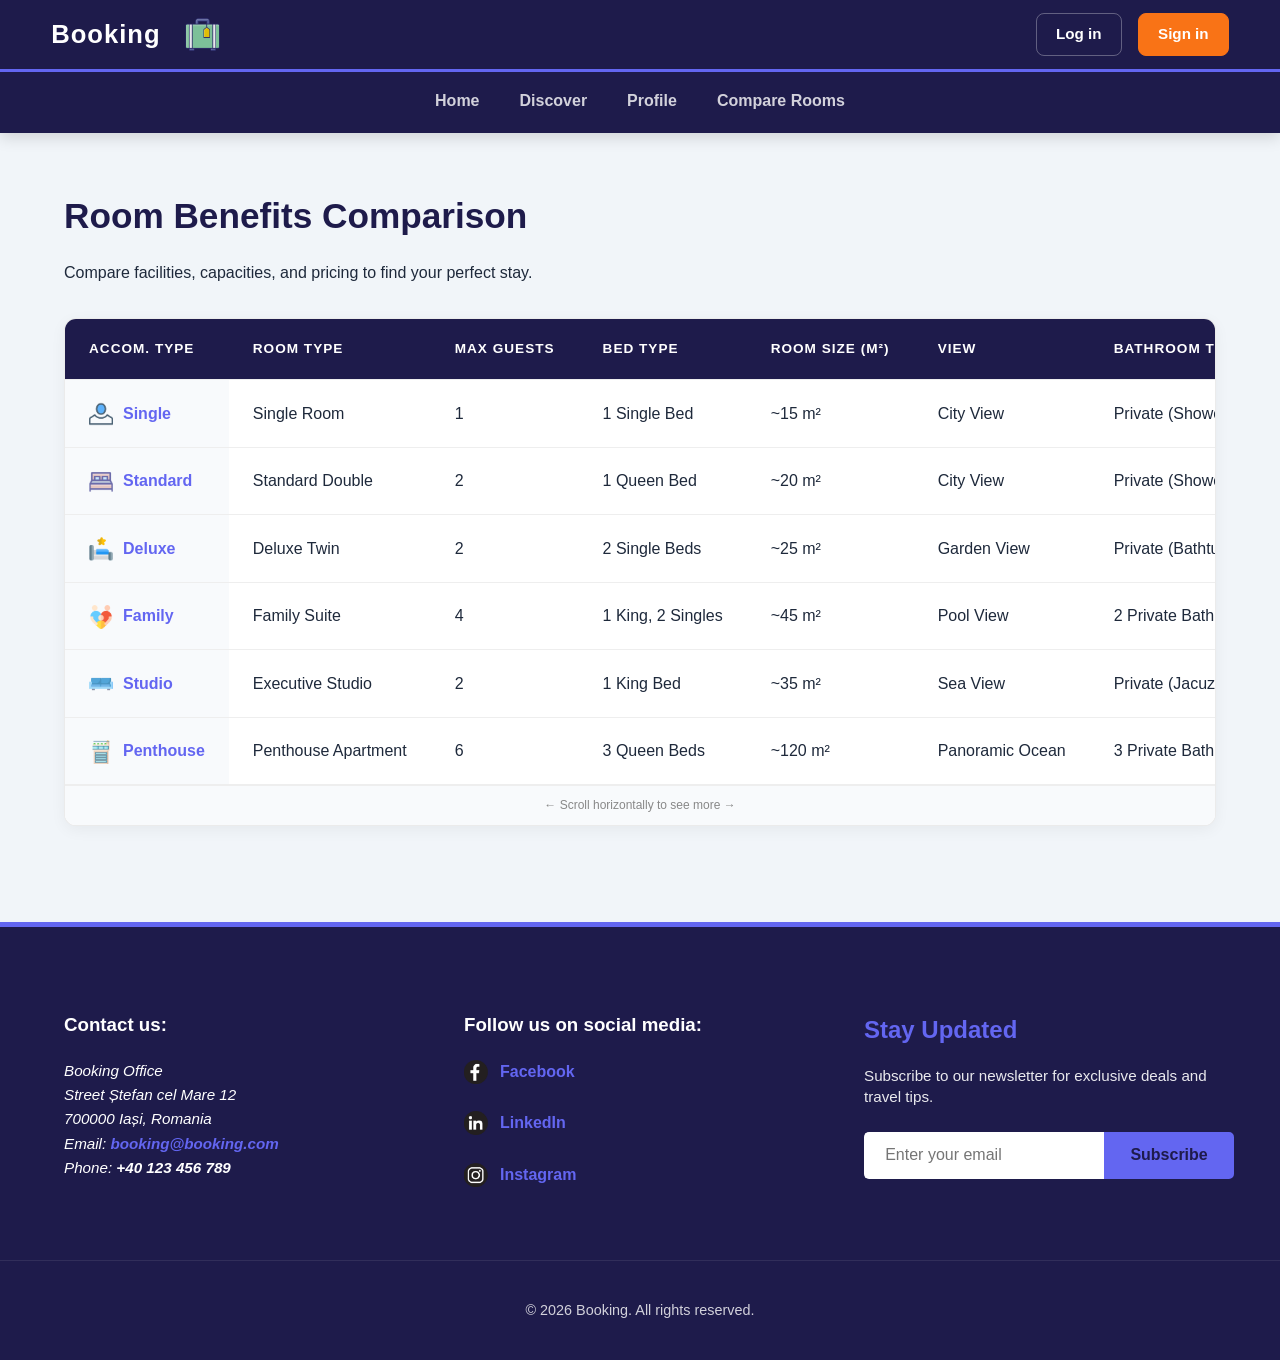
==== pages/compare.html @ 280e8784 "Added CSS to the website. Three different design of which one is responsive." ====
<!DOCTYPE html>
<html lang="ro">
<head>
    <meta charset="UTF-8">
    <meta name="viewport" content="width=device-width, initial-scale=1.0">
    <link rel="icon" href="../images/suitcase.png" type="image/png">
    <!-- <link rel="stylesheet" href="../css/main-design/global.css">
    <link rel="stylesheet" href="../css/main-design/compare.css"> -->
    <!-- <link rel="stylesheet" href="../css/ocean-theme/global.css">
    <link rel="stylesheet" href="../css/ocean-theme/compare.css"> -->
    <link rel="stylesheet" href="../css/responsive/global.css">
    <link rel="stylesheet" href="../css/responsive/compare.css">
    <title>Compare Rooms - Booking</title>
</head>
<body class="dashboard-layout">
    <input type="checkbox" id="menu-toggle" class="menu-checkbox">
    <label for="menu-toggle" class="side-menu-icon">☰</label>
    <header class="site-header">
        <div class="header-top">
            <ul class="utility-nav">
                <li class="logo-text">Booking</li>
                <li class="logo-track">
                    <img src="../images/suitcase.png" class="animate" alt="Booking logo" height="40">
                </li>
                <li><a href="login.html" class="auth-link">Log in</a></li>
                <li><a href="sign-up.html" class="auth-link">Sign in</a></li>
            </ul>
        </div>
        <nav class="header-bottom">
            <ul class="main-nav">
                <li><a class="nav-link" href="../index.html"><span class="menu-icon home-icon"></span>Home</a></li>
                <li><a class="nav-link" href="discover.html"><span class="menu-icon discover-icon"></span>Discover</a></li>
                <li><a class="nav-link" href="profile.html"><span class="menu-icon profile-icon"></span>Profile</a></li>
                <li><a class="nav-link" href="compare.html"><span class="menu-icon compare-icon"></span>Compare Rooms</a></li>
            </ul>
        </nav>
    </header>

    <main class="container">
        <div class="page-header">
            <h1>Room Benefits Comparison</h1>
            <p>Compare facilities, capacities, and pricing to find your perfect stay.</p>
        </div>

        <section class="table-container">
            <table class="data-matrix">
                <thead>
                    <tr>
                        <th>Accom. Type</th>
                        <th>Room Type</th>
                        <th>Max Guests</th>
                        <th>Bed Type</th>
                        <th>Room Size (m²)</th>
                        <th>View</th>
                        <th>Bathroom Type</th>
                        <th>Kitchenette</th>
                        <th>Balcony</th>
                        <th>Price / Night (RON)</th>
                    </tr>
                </thead>
                <tbody>
                    <tr>
                        <td><span class="type-icon icon-single"></span>Single</td>
                        <td data-label="Room Type">Single Room</td>
                        <td data-label="Max Guests">1</td>
                        <td data-label="Bed Type">1 Single Bed</td>
                        <td data-label="Room Size">~15 m²</td>
                        <td data-label="View">City View</td>
                        <td data-label="Bathroom Type">Private (Shower)</td>
                        <td data-label="Kitchenette">No</td>
                        <td data-label="Balcony">No</td>
                        <td data-label="Price / Night (RON)">~140</td>
                    </tr>
                    <tr>
                        <td><span class="type-icon icon-standard"></span>Standard</td>
                        <td data-label="Room Type">Standard Double</td>
                        <td data-label="Max Guests">2</td>
                        <td data-label="Bed Type">1 Queen Bed</td>
                        <td data-label="Room Size">~20 m²</td>
                        <td data-label="View">City View</td>
                        <td data-label="Bathroom Type">Private (Shower)</td>
                        <td data-label="Kitchenette">No</td>
                        <td data-label="Balcony">No</td>
                        <td data-label="Price / Night (RON)">~180</td>
                    </tr>
                    <tr>
                        <td><span class="type-icon icon-deluxe"></span>Deluxe</td>
                        <td data-label="Room Type">Deluxe Twin</td>
                        <td data-label="Max Guests">2</td>
                        <td data-label="Bed Type">2 Single Beds</td>
                        <td data-label="Room Size">~25 m²</td>
                        <td data-label="View">Garden View</td>
                        <td data-label="Bathroom Type">Private (Bathtub)</td>
                        <td data-label="Kitchenette">No</td>
                        <td data-label="Balcony">Yes</td>
                        <td data-label="Price / Night (RON)">~220</td>
                    </tr>
                    <tr>
                        <td><span class="type-icon icon-family"></span>Family</td>
                        <td data-label="Room Type">Family Suite</td>
                        <td data-label="Max Guests">4</td>
                        <td data-label="Bed Type">1 King, 2 Singles</td>
                        <td data-label="Room Size">~45 m²</td>
                        <td data-label="View">Pool View</td>
                        <td data-label="Bathroom Type">2 Private Bathrooms</td>
                        <td data-label="Kitchenette">Yes</td>
                        <td data-label="Balcony">Yes</td>
                        <td data-label="Price / Night (RON)">~450</td>
                    </tr>
                    <tr>
                        <td><span class="type-icon icon-studio"></span>Studio</td>
                        <td data-label="Room Type">Executive Studio</td>
                        <td data-label="Max Guests">2</td>
                        <td data-label="Bed Type">1 King Bed</td>
                        <td data-label="Room Size">~35 m²</td>
                        <td data-label="View">Sea View</td>
                        <td data-label="Bathroom Type">Private (Jacuzzi)</td>
                        <td data-label="Kitchenette">Fully Equipped</td>
                        <td data-label="Balcony">Large Terrace</td>
                        <td data-label="Price / Night (RON)">~320</td>
                    </tr>
                    <tr>
                        <td><span class="type-icon icon-penthouse"></span>Penthouse</td>
                        <td data-label="Room Type">Penthouse Apartment</td>
                        <td data-label="Max Guests">6</td>
                        <td data-label="Bed Type">3 Queen Beds</td>
                        <td data-label="Room Size">~120 m²</td>
                        <td data-label="View">Panoramic Ocean</td>
                        <td data-label="Bathroom Type">3 Private Bathrooms</td>
                        <td data-label="Kitchenette">Premium Kitchen</td>
                        <td data-label="Balcony">Wrap-around</td>
                        <td data-label="Price / Night (RON)">~1200</td>
                    </tr>
                </tbody>
            </table>
        </section>
    </main>

    <footer class="site-footer">
        <div class="footer-container">
            <div class="contact-info">
                <h3>Contact us:</h3>
                <address class="contact-address">
                    <p>
                        Booking Office<br>
                        Street Ștefan cel Mare 12<br>
                        700000 Iași, Romania<br>
                        Email: <a href="mailto:booking@booking.com"><strong>booking@booking.com</strong></a><br>
                        Phone: <strong>+40 123 456 789</strong>
                    </p>
                </address>
            </div>
            <div class="social-info"> 
                <h3>Follow us on social media:</h3>
                <ul class="social-links">
                    <li><a href="https://www.facebook.com/" target="_blank" class="social-link-item">
                            <span class="social-icon facebook-icon"></span>
                            Facebook
                        </a>
                    </li>
                    <li>
                        <a href="https://www.linkedin.com/" target="_blank" class="social-link-item">
                            <span class="social-icon linkedin-icon"></span>
                            LinkedIn
                        </a>
                    </li>
                    <li><a href="https://www.instagram.com/" target="_blank" class="social-link-item">
                            <span class="social-icon instagram-icon"></span>
                            Instagram
                        </a>
                    </li>
                </ul>
            </div>
            <div class="subscribe-info">
                <h2>Stay Updated</h2>
                <p>Subscribe to our newsletter for exclusive deals and travel tips.</p>
                <form method="post" class="newsletter-form">
                    <label for="email">Email:</label>
                    <input type="email" id="email" name="email" placeholder="Enter your email" required>
                    <input type="submit" value="Subscribe" disabled>
                </form>
            </div>
        </div>
        <div class="footer-bottom">
            <p>&copy; 2026 Booking. All rights reserved.</p>
        </div>
    </footer>
</body>
</html>
---- css/main-design/global.css ----
:root {
    --brand-main: #464a78;
    --brand-accent: #8fd1a3;
    --brand-pop: #f5c826;
    --white: #ffffff;
    --text-dark: #2a2c48;
    --bg-light: #f4faf6;
    --container-width: 100%;
    --side-padding: 10%;     
    --section-gap: 4rem;
}

*, *::before, *::after {
    box-sizing: border-box;
}

body {
    font-family: 'Segoe UI', Roboto, Helvetica, Arial, sans-serif;
    margin: 0;
    padding: 0;
    background-color: var(--bg-light);
    color: var(--text-dark);
}

.menu-checkbox, .side-menu-icon, .menu-icon {
    display: none;
}

.container {
    max-width: var(--container-width);
    margin: 0 auto;
    width: 100%;
    padding-left: var(--side-padding);   
    padding-right: var(--side-padding);
}

.site-header {
    background-color: var(--white);
    border-bottom: 3px solid var(--brand-accent);
}

.site-header ul {
    margin: 0;
    list-style-type: none;
}

.utility-nav {
    display: flex;
    align-items: center;
    gap: 2rem;
    list-style: none;
    max-width: var(--container-width);
    margin: 0 auto;
    padding: 15px var(--side-padding);
    background-color: var(--brand-main);
    border-bottom: 3px solid var(--brand-accent);
}

.logo-text {
    color: var(--white);
    font-size: 1.4rem;
    font-weight: 700;
    letter-spacing: -0.5px;
    text-transform: capitalize; 
}

.logo-track {
    flex-grow: 1; 
    position: relative;
    height: 40px; 
}

.animate {
    position: absolute;
    transform-origin: bottom center;
    animation: move-and-balance 2.5s ease-out forwards;
}

@keyframes move-and-balance {
    0% {
        left: 100%; 
        transform: translateX(-100%) rotate(20deg); 
        opacity: 0;
    }
    60% {
        left: 0;
        transform: translateX(0) rotate(20deg);
        opacity: 1;
    }
    75% {
        transform: translateX(0) rotate(-10deg);
    }
    90% {
        transform: translateX(0) rotate(5deg);
    }
    100% {
        transform: translateX(0) rotate(0deg);
    }
}

.main-nav {
    display: flex;
    justify-content: center;
    align-items: center;
    gap: 2rem;
    list-style: none;
    max-width: var(--container-width);
    margin: 0 auto;
    padding: 1rem var(--side-padding);
}

.auth-link, .nav-link {
    text-decoration: none;
    font-weight: bold;
    font-size: 1.1rem;
    padding: 0.5rem 0;
    position: relative;
    transition: color 0.2s ease;
}

.auth-link {
    color: var(--white);
}

.nav-link {
    color: var(--brand-main);
}

.nav-link:hover, .auth-link:hover {
    color: var(--brand-accent);
}

.nav-link::after {
    content: '';
    position: absolute;
    bottom: 0;
    left: 0;
    width: 0%;
    height: 3px;
    background-color: var(--brand-accent);
    transition: width 0.3s ease;
}

.nav-link:hover::after {
    width: 100%;
}

.hero-section {
    background-color: var(--brand-main);
    color: var(--white);
    padding: 5rem 10% 5rem 15%;
    display: flex;
    flex-direction: column;
    justify-content: center;
}

.hero-section h1 {
    color: var(--brand-accent);
    font-size: 2.8rem;
    margin-bottom: 1rem;
    line-height: 1.2;
}

.hero-section p {
    font-size: 1.2rem;
    line-height: 1.6;
    opacity: 0.9;
}

.site-footer {
    background-color: var(--brand-main);
    color: var(--white);
    border-top: 5px solid var(--brand-accent);
}

.site-footer a {
    color: var(--brand-accent);
}

.footer-bottom {
    display: flex;
    text-align: center;
    justify-content: center;
    align-items: center;
    margin-top: 0;
    border-top: 1px solid #d1d5db; 
    font-size: 0.85rem;
}

.footer-container {
    display: flex;
    flex-direction: row;
    align-items: center;
    justify-content: space-evenly;
    padding: 20px;
}

.social-links {
    list-style: none;
    padding: 0;
    margin: 0;
    display: flex;
    flex-direction: column;
    justify-content: flex-start;
    gap: 15px;
}

.social-link-item {
    display: flex;
    align-items: center;
    width: 50%;
    gap: 10px;
    text-decoration: none;
    color: #333;
    font-weight: bold;
}

.social-icon {
    display: block;
    width: 24px;
    height: 24px;
    background-image: url('../../images/social-media-icons.png');
    background-repeat: no-repeat;
    background-size: 141px 105px;
}

.facebook-icon {
    background-position: -16px -12px;
}

.instagram-icon {
    background-position: -73px -12px; 
}

.linkedin-icon {
    background-position: -16px -40.5px; 
}

.social-link-item:hover {
    opacity: 0.7;
}

.subscribe-info {
    max-width: 400px;
}

.subscribe-info h2 {
    color: var(--brand-accent);
    margin-bottom: 0.5rem;
    font-size: 1.5rem;
}

.subscribe-info p {
    color: var(--white);
    font-size: 0.95rem;
    margin-bottom: 1.5rem;
    line-height: 1.4;
}

.newsletter-form {
    display: flex;
    flex-wrap: wrap;
    gap: 0;
}

.newsletter-form label {
    position: absolute;
    width: 1px;
    height: 1px;
    padding: 0;
    margin: -1px;
    overflow: hidden;
    clip: rect(0, 0, 0, 0);
    border: 0;
}

.newsletter-form input[type="email"] {
    flex: 1;
    padding: 0.8em 1.2em;
    border: 2px solid var(--white);
    border-right: none;
    border-radius: 5px 0 0 5px;
    font-family: inherit;
    outline: none;
}

.newsletter-form input[type="email"]:focus {
    border-color: var(--brand-accent);
}

.newsletter-form input[type="submit"] {
    padding: 0.8em 1.5em;
    background-color: var(--brand-accent);
    color: var(--brand-main);
    border: 2px solid var(--brand-accent);
    border-radius: 0 5px 5px 0;
    font-weight: bold;
    cursor: pointer;
    transition: all 0.3s ease;
}

.newsletter-form input[type="submit"]:hover:not(:disabled) {
    background-color: var(--brand-pop);
    border-color: var(--brand-pop);
}

.newsletter-form input[type="submit"]:disabled {
    background-color: #666;
    border-color: #666;
    color: #aaa;
    cursor: not-allowed;
}

.menu-icon {
    display: none;
}
---- css/main-design/compare.css ----
.page-header {
    margin: var(--section-gap) 0 2rem 0;
}

.table-container {
    width: 100%;
    margin-bottom: var(--section-gap);
    overflow-x: auto; 
}

.data-matrix {
    width: 100%;
    border-collapse: collapse;
    background-color: var(--white);
    box-shadow: 0 4px 15px rgba(0,0,0,0.05);
}

.data-matrix th, 
.data-matrix td {
    padding: 1.2rem 1rem;
    text-align: left;
    border-bottom: 1px solid #eeeeee;
    white-space: nowrap; 
}

.data-matrix th {
    background-color: var(--brand-main);
    color: var(--white);
    font-weight: bold;
    text-transform: uppercase;
    font-size: 0.85rem;
    letter-spacing: 1px;
}

.data-matrix tbody tr:hover {
    background-color: var(--bg-light);
}

.data-matrix td:first-child {
    font-weight: bold;
    color: var(--brand-accent);
    display: flex;
    align-items: center;
}

.data-matrix td:last-child {
    font-weight: bold;
    color: var(--brand-main);
    font-size: 1.1rem;
}

.type-icon {
    display: inline-block;
    width: 24px;
    height: 24px;  
    background-image: url('../../images/room-types.png');
    background-repeat: no-repeat;
    background-size: 74.8px 49.8px; 
    vertical-align: middle;
    margin-right: 10px;
}

.icon-single { 
    background-position: -25.4px -25.4px; 
}  

.icon-standard { 
    background-position: -50.3px -25.4px; 
}  

.icon-deluxe {
     background-position: -0.4px -25.4px; 
}    

.icon-family {
     background-position: -25.4px -0.4px;
}    

.icon-studio {
     background-position: -0.4px -0.4px; 
}      

.icon-penthouse { 
    background-position: -50.3px -0.4px; 
}
---- css/ocean-theme/global.css ----
:root {
    --brand-main: #0B3954;
    --brand-accent: #087E8B;
    --brand-pop: #FF5A5F;
    --white: #F4FBFC;
    --text-dark: #1D2D35;
    --bg-light: #EBF4F6;
    
    --container-width: 100%;
    --side-padding: 10%;     
    --section-gap: 4rem;
}

*, *::before, *::after {
    box-sizing: border-box;
}

.menu-checkbox, .side-menu-icon {
    display: none;
}

body {
    font-family:  Arial, sans-serif, 'Segoe UI';
    margin: 0;
    padding: 0;
    background-color: var(--bg-light);
    color: var(--text-dark);
    padding-top: 75px;
    padding-left: 260px;
}

.container {
    max-width: var(--container-width);
    margin: 0 auto;
    width: 100%;
    padding-left: var(--side-padding);   
    padding-right: var(--side-padding);
}

.site-header {
    display: block; 
    padding: 0;
    background: transparent;
    border: none;
    box-shadow: none;
}
.site-header ul {
    margin: 0;
    padding: 0;
    list-style-type: none;
}

.header-top {
    display: flex;
    justify-content: space-between;
    align-items: center;
    padding: 0 2rem;
    background-color: var(--white);
    border-bottom: 3px solid var(--brand-accent);
    box-shadow: 0 4px 15px rgba(11, 57, 84, 0.05);
    position: fixed;
    top: 0;
    left: 0;
    right: 0;
    z-index: 1000;
    height: 10%;
}

.utility-nav {
    display: flex;
    justify-content: space-between;
    align-items: center;
    width: 100%;
    margin: 0;
    padding: 0;
    gap: 2rem;
    list-style: none;
}

.logo-text {
    color: var(--brand-main);
    font-size: 1.4rem;
    font-weight: 700;
    letter-spacing: -0.5px;
    text-transform: capitalize; 
}

.logo-track {
    flex-grow: 1; 
    position: relative;
    height: 40px; 
    margin: 0 15px;
    background-image: url("data:image/svg+xml,%3Csvg width='100' height='40' xmlns='http://www.w3.org/2000/svg'%3E%3Cpath d='M 0 20 Q 25 5, 50 20 T 100 20' fill='none' stroke='%23087E8B' stroke-width='2' opacity='0.4'/%3E%3C/svg%3E");
    background-repeat: repeat-x;
    background-position: 0 center;
    animation: flow-wave 20s linear infinite alternate;
}

@keyframes flow-wave {
    from { background-position: 0 center; }
    to { background-position: -100px center; }
}

.animate {
    position: absolute;
    bottom: 15px;
    transform-origin: center;
    animation: gentle-sail 20s ease-in-out infinite alternate;
}

@keyframes gentle-sail {
    0% { 
        left: 100%; 
        transform: translateX(-100%) translateY(10px) rotate(-8deg); 
        opacity: 0; 
    }
    30% { 
        opacity: 1; 
        transform: translateX(-70%) translateY(-5px) rotate(5deg); 
    }
    60% { 
        transform: translateX(-40%) translateY(3px) rotate(-3deg); 
    }
    85% { 
        transform: translateX(-15%) translateY(-1px) rotate(1deg); 
    }
    100% { 
        left: 0; 
        transform: translateX(0) translateY(0) rotate(0deg); 
        opacity: 1; 
    }
}

.main-nav {
    background-color: var(--brand-main);
    display: flex;
    flex-direction: column;
    align-items: flex-start;
    gap: 2rem;
    list-style: none;
    margin: 0;
    padding: 0;
}

.main-nav li {
    width: 100%;
    border-bottom: 1px solid rgba(255, 255, 255, 0.08);
}

.main-nav li:last-child {
    border-bottom: none; 
}

.auth-link, .nav-link {
    display: flex;
    align-items: center;
    text-decoration: none;
    font-weight: bold;
    font-size: 1.1rem;
    padding: 0.5rem 0;
    position: relative;
    transition: color 0.2s ease;
}

.auth-link {
    color: var(--brand-main);
}

.header-bottom {
    position: fixed;
    top: 10%;
    left: 0;
    width: 18%;
    height: calc(100vh - 75px);
    background-color: var(--brand-main);
    padding: 3rem 2rem;
    z-index: 999;
    box-shadow: 4px 0 15px rgba(0,0,0,0.1);
}

.nav-link {
    display: flex;
    align-items: center;
    text-decoration: none;
    font-weight: bold;
    font-size: 1.1rem;
    color: var(--white);
    transition: color 0.3s ease;
}

.nav-link:hover, .auth-link:hover {
    color: var(--brand-accent);
}

.nav-link::after {
    content: '';
    position: absolute;
    bottom: 0;
    left: 0;
    width: 0%;
    height: 3px;
    background-color: var(--brand-accent);
    transition: width 0.3s ease;
}

.nav-link:hover::after {
    width: 100%;
}

.menu-icon {
    display: inline-block;
    width: 24px;
    height: 24px;
    background-image: url('../../images/menu-icons.png');
    background-repeat: no-repeat;
    background-size: 49.9px 49.9px; 
    margin-right: 15px; 
    transition: transform 0.2s ease;
}

.site-header a:hover .menu-icon {
    transform: scale(1.1);
}

.home-icon {
    background-position: -0.5px -0.5px; 
}
.compare-icon { 
    background-position: -25.4px -0.5px; 
}
.discover-icon {
    background-position: -0.5px -25.4px; 
}
.profile-icon  { 
    background-position: -25.4px -25.4px;
}


.hero-section {
    background-color: var(--brand-main);
    color: var(--white);
    padding: 5rem 10% 5rem 15%;
    display: flex;
    flex-direction: column;
    justify-content: center;
}

.hero-section h1 {
    color: var(--brand-accent);
    font-size: 2.8rem;
    margin-bottom: 1rem;
    line-height: 1.2;
}

.hero-section p {
    font-size: 1.2rem;
    line-height: 1.6;
    opacity: 0.9;
}

.site-footer {
    background-color: var(--brand-main);
    color: var(--white);
    border-top: 5px solid var(--brand-accent);
}

.site-footer a {
    color: var(--brand-accent);
}

.footer-bottom {
    display: flex;
    text-align: center;
    justify-content: center;
    align-items: center;
    margin-top: 0;
    border-top: 1px solid rgba(255, 255, 255, 0.1);
    font-size: 0.85rem;
}

.footer-container {
    display: flex;
    flex-direction: row;
    align-items: center;
    justify-content: space-evenly;
    padding: 20px;
}

.social-links {
    list-style: none;
    padding: 0;
    margin: 0;
    display: flex;
    flex-direction: column;
    justify-content: flex-start;
    gap: 15px;
}

.social-link-item {
    display: flex;
    align-items: center;
    width: 50%;
    gap: 10px;
    text-decoration: none;
    color: var(--white);
    font-weight: bold;
}

.social-icon {
    display: block;
    width: 24px;
    height: 24px;
    background-image: url('../../images/social-media-icons.png');
    background-repeat: no-repeat;
    background-size: 141px 105px;
}

.facebook-icon {
    background-position: -16px -12px;
}

.instagram-icon {
    background-position: -73px -12px; 
}

.linkedin-icon {
    background-position: -16px -40.5px; 
}

.social-link-item:hover {
    opacity: 0.7;
}

.subscribe-info {
    max-width: 400px;
}

.subscribe-info h2 {
    color: var(--brand-accent);
    margin-bottom: 0.5rem;
    font-size: 1.5rem;
}

.subscribe-info p {
    color: var(--white);
    font-size: 0.95rem;
    margin-bottom: 1.5rem;
    line-height: 1.4;
}

.newsletter-form {
    display: flex;
    flex-wrap: wrap;
    gap: 0;
}

.newsletter-form label {
    position: absolute;
    width: 1px;
    height: 1px;
    padding: 0;
    margin: -1px;
    overflow: hidden;
    clip: rect(0, 0, 0, 0);
    border: 0;
}

.newsletter-form input[type="email"] {
    flex: 1;
    padding: 0.8em 1.2em;
    border: 2px solid var(--white);
    border-right: none;
    border-radius: 5px 0 0 5px;
    font-family: inherit;
    outline: none;
    background-color: var(--bg-light);
    color: var(--text-dark);
}

.newsletter-form input[type="email"]:focus {
    border-color: var(--brand-accent);
}

.newsletter-form input[type="submit"] {
    padding: 0.8em 1.5em;
    background-color: var(--brand-accent);
    color: var(--white);
    border: 2px solid var(--brand-accent);
    border-radius: 0 5px 5px 0;
    font-weight: bold;
    cursor: pointer;
    transition: all 0.3s ease;
}

.newsletter-form input[type="submit"]:hover:not(:disabled) {
    background-color: var(--brand-pop);
    border-color: var(--brand-pop);
    color: var(--white);
}

.newsletter-form input[type="submit"]:disabled {
    background-color: rgba(255, 255, 255, 0.2);
    border-color: rgba(255, 255, 255, 0.2);
    color: rgba(255, 255, 255, 0.5);
    cursor: not-allowed;
}
---- css/ocean-theme/compare.css ----
.page-header {
    margin: var(--section-gap) 0 2rem 0;
}

.table-container {
    width: 100%;
    margin-bottom: var(--section-gap);
    overflow-x: auto; 
}

.data-matrix {
    width: 100%;
    border-collapse: collapse;
    background-color: var(--white);
    box-shadow: 0 4px 15px rgba(0,0,0,0.05);
}

.data-matrix th, 
.data-matrix td {
    padding: 1.2rem 1rem;
    text-align: left;
    border-bottom: 1px solid #eeeeee;
    white-space: nowrap; 
}

.data-matrix th {
    background-color: var(--brand-main);
    color: var(--white);
    font-weight: bold;
    text-transform: uppercase;
    font-size: 0.85rem;
    letter-spacing: 1px;
}

.data-matrix tbody tr:hover {
    background-color: var(--bg-light);
}

.data-matrix td:first-child {
    font-weight: bold;
    color: var(--brand-accent);
    display: flex;
    align-items: center;
}

.data-matrix td:last-child {
    font-weight: bold;
    color: var(--brand-main);
    font-size: 1.1rem;
}

.type-icon {
    display: inline-block;
    width: 24px;
    height: 24px;  
    background-image: url('../../images/room-types.png');
    background-repeat: no-repeat;
    background-size: 74.8px 49.8px; 
    vertical-align: middle;
    margin-right: 10px;
}

.icon-single { 
    background-position: -25.4px -25.4px; 
}  

.icon-standard { 
    background-position: -50.3px -25.4px; 
}  

.icon-deluxe {
     background-position: -0.4px -25.4px; 
}    

.icon-family {
     background-position: -25.4px -0.4px;
}    

.icon-studio {
     background-position: -0.4px -0.4px; 
}      

.icon-penthouse { 
    background-position: -50.3px -0.4px; 
}
---- css/responsive/global.css ----
:root {
    --brand-main: #1E1B4B;
    --brand-accent: #6366F1;
    --brand-pop: #F97316;
    --bg-light: #F1F5F9;
    --text-dark: #1E293B;
    --white: #ffffff;
    --top-bar-height: 4.5rem;
    --sidebar-width: 16rem;
    --side-padding: 5%;
    --section-gap: 4rem;
}

html {
    font-size: 100%;
    box-sizing: border-box;
}

*, *::before, *::after {
    box-sizing: inherit;
}

body {
    margin: 0;
    padding: 0;
    font-family: 'Segoe UI', Tahoma, Verdana, sans-serif;
    background-color: var(--bg-light);
    color: var(--text-dark);
    line-height: 1.6;
    overflow-x: hidden;
    display: flex;
    flex-direction: column;
    min-height: 100vh;
}

.menu-checkbox, .side-menu-icon, .menu-icon {
    display: none;
}

/* Header */
.site-header {
    position: sticky;
    top: 0;
    width: 100%;
    z-index: 100;
    background-color: var(--brand-main);
    box-shadow: 0 4px 15px rgba(0,0,0,0.15);
}

.header-top {
    height: var(--top-bar-height);
    display: flex;
    align-items: center;
    padding: 0 4vw;
    border-bottom: 3px solid var(--brand-accent);
}

.utility-nav {
    display: flex;
    align-items: center;
    width: 100%;
    list-style: none;
    margin: 0;
    padding: 0;
}

.logo-text {
    font-size: 1.6rem;
    font-weight: bold;
    color: var(--white);
    letter-spacing: 1px;
}

.logo-track {
    flex-grow: 1;
    display: flex;
    align-items: center;
    padding-left: 1.5rem;
}

.animate {
    display: block;
    height: 35px;
    width: auto;
    opacity: 0.9;
}

.utility-nav li:nth-last-child(2),
.utility-nav li:nth-last-child(1) {
    margin-left: 1rem;
}

.auth-link {
    display: inline-block;
    padding: 0.5rem 1.2rem;
    border-radius: 8px;
    font-weight: bold;
    text-decoration: none;
    font-size: 0.95rem;
    transition: all 0.3s ease;
}

.utility-nav li:nth-last-child(2) .auth-link {
    color: var(--white);
    border: 1px solid rgba(255,255,255,0.3);
}

.utility-nav li:nth-last-child(2) .auth-link:hover {
    background: rgba(255,255,255,0.1);
    border-color: var(--white);
}

.utility-nav li:nth-last-child(1) .auth-link {
    background: var(--brand-pop);
    color: var(--white);
    border: 1px solid var(--brand-pop);
}

.utility-nav li:nth-last-child(1) .auth-link:hover {
    background: #ea580c;
    transform: translateY(-2px);
    box-shadow: 0 4px 12px rgba(249, 115, 22, 0.3);
}

.header-bottom {
    background-color: var(--brand-main);
    padding: 0 4vw;
}

.main-nav {
    display: flex;
    justify-content: center;
    gap: 2.5rem;
    list-style: none;
    margin: 0;
    padding: 0;
}

.nav-link {
    display: flex;
    align-items: center;
    padding: 1rem 0;
    color: rgba(255, 255, 255, 0.8);
    text-decoration: none;
    font-weight: bold;
    font-size: 1rem;
    border-bottom: 3px solid transparent;
    transition: all 0.3s ease;
}

.nav-link:hover {
    color: var(--white);
    border-bottom: 3px solid var(--brand-accent);
    opacity: 1; 
}

/* Footer */
.site-footer {
    background-color: var(--brand-main);
    color: var(--white);
    border-top: 5px solid var(--brand-accent);
    margin-top: auto;
}

.site-footer a {
    color: var(--brand-accent);
    text-decoration: none;
    transition: color 0.3s ease;
}

.site-footer a:hover {
    color: var(--brand-pop);
}

.footer-container {
    display: grid;
    grid-template-columns: repeat(auto-fit, minmax(250px, 1fr));
    gap: 3rem;
    padding: 4rem var(--side-padding);
    align-items: start;
}

.contact-info p {
    line-height: 1.6;
    font-size: 0.95rem;
}

.social-links {
    list-style: none;
    padding: 0;
    margin: 0;
    display: flex;
    flex-direction: column;
    gap: 1.2rem;
}

.social-link-item {
    display: inline-flex;
    align-items: center;
    gap: 12px;
    font-weight: bold;
    color: var(--white);
}

.social-icon {
    display: block;
    width: 24px;
    height: 24px;
    background-image: url('../../images/social-media-icons.png');
    background-repeat: no-repeat;
    background-size: 141px 105px;
    transition: transform 0.3s ease;
}

.social-link-item:hover .social-icon {
    transform: scale(1.1);
}

.facebook-icon { 
    background-position: -16px -12px; 
}

.instagram-icon { 
    background-position: -73px -12px; 
}

.linkedin-icon { 
    background-position: -16px -40.5px; 
}

.subscribe-info h2 {
    color: var(--brand-accent);
    margin-bottom: 0.5rem;
    font-size: 1.5rem;
}

.subscribe-info p {
    font-size: 0.95rem;
    margin-bottom: 1.5rem;
    line-height: 1.4;
    opacity: 0.9;
}

.newsletter-form {
    display: flex;
    width: 100%;
    max-width: 400px;
}

.newsletter-form label {
    position: absolute;
    width: 1px;
    height: 1px;
    padding: 0;
    overflow: hidden;
    clip: rect(0, 0, 0, 0);
    border: 0;
}

.newsletter-form input[type="email"] {
    flex: 1;
    padding: 0.8rem 1.2rem;
    border: 2px solid var(--white);
    border-right: none;
    border-radius: 5px 0 0 5px;
    font-family: inherit;
    font-size: 1rem;
    outline: none;
}

.newsletter-form input[type="email"]:focus {
    border-color: var(--brand-accent);
}

.newsletter-form input[type="submit"] {
    padding: 0.8rem 1.5rem;
    background-color: var(--brand-accent);
    color: var(--brand-main);
    border: 2px solid var(--brand-accent);
    border-radius: 0 5px 5px 0;
    font-weight: bold;
    font-size: 1rem;
    cursor: pointer;
    transition: all 0.3s ease;
}

.newsletter-form input[type="submit"]:hover:not(:disabled) {
    background-color: var(--brand-pop);
    border-color: var(--brand-pop);
}

.footer-bottom {
    display: flex;
    text-align: center;
    justify-content: center;
    align-items: center;
    padding: 1.5rem var(--side-padding);
    border-top: 1px solid rgba(255, 255, 255, 0.1); 
    font-size: 0.9rem;
    opacity: 0.8;
}

@media (max-width: 1024px) {
    .header-bottom {
        position: fixed;
        top: var(--top-bar-height);
        left: 0;
        width: var(--sidebar-width);
        height: calc(100vh - var(--top-bar-height));
        background-color: var(--brand-main);
        padding: 1.5rem 0;
        border-right: 1px solid rgba(0,0,0,0.1);
        border-top: 1px solid rgba(255,255,255,0.05);
        z-index: 99;
    }

    .main-nav {
        flex-direction: column;
        gap: 0;
    }

    .main-nav li {
        width: 100%;
        border-bottom: 1px solid rgba(255,255,255,0.05);
    }

    .nav-link {
        padding: 1.2rem 2rem;
        border-bottom: none;
        border-left: 4px solid transparent;
    }

    .nav-link:hover {
        border-bottom: none;
        background: rgba(99, 102, 241, 0.1);
        border-left-color: var(--brand-accent);
        color: var(--brand-accent);
        padding-left: 2.5rem;
    }

    .site-footer {
        margin-left: var(--sidebar-width);
        width: calc(100% - var(--sidebar-width));
        transition: margin-left 0.3s ease, width 0.3s ease;
    }
}


@media (max-width: 768px) {
    html {
        font-size: 90%; 
    }

    .side-menu-icon {
        display: flex;
        align-items: center;
        justify-content: center;
        position: fixed;
        top: 0.75rem;
        left: 1rem;
        width: 3rem;
        height: 3rem;
        background-color: var(--brand-pop);
        color: var(--white);
        font-size: 1.8rem;
        border-radius: 8px;
        z-index: 1001; 
        cursor: pointer;
        box-shadow: 0 4px 10px rgba(0,0,0,0.2);
    }

    .header-top {
        padding-left: 5rem; 
        padding-right: 1rem;
    }

    .header-bottom {
        transform: translateX(-100%);
        transition: transform 0.3s ease;
        box-shadow: 4px 0 15px rgba(0,0,0,0.3);
    }

    #menu-toggle:checked ~ .site-header .header-bottom {
        transform: translateX(0);
    }

    .logo-text { font-size: 1.3rem; }
    .animate { height: 25px; }
    .auth-link {
        padding: 0.4rem 0.8rem;
        font-size: 0.85rem;
    }

    .footer-container {
        grid-template-columns: 1fr;
        text-align: center;
        gap: 2.5rem;
        padding: 3rem var(--side-padding);
    }

    .social-links {
        align-items: center;
    }

    .newsletter-form {
        margin: 0 auto;
    }

    .site-footer {
        margin-left: 0 !important;
        width: 100% !important;
    }
}
---- css/responsive/compare.css ----
main {
    max-width: 1400px;
    margin: 0 auto;
    padding: 2rem var(--side-padding);
    box-sizing: border-box;
    width: 100%;
}

.page-header {
    margin-bottom: 2rem;
}

.page-header h1 {
    color: var(--brand-main);
    font-size: 2.2rem;
    margin-bottom: 0.5rem;
}

.table-container {
    width: 100%;
    margin-bottom: var(--section-gap);
    background: var(--white);
    border-radius: 12px;
    box-shadow: 0 4px 15px rgba(0,0,0,0.05);
    overflow-x: auto; 
    border: 1px solid rgba(0,0,0,0.08);
}

.table-container::after {
    content: "← Scroll horizontally to see more →";
    display: block;
    text-align: center;
    font-size: 0.75rem;
    color: #888;
    padding: 10px;
    background: #f8fafc;
    border-top: 1px solid #eee;
    position: sticky;
    left: 0;
    width: 100%;
    box-sizing: border-box;
}

.data-matrix {
    width: 100%;
    border-collapse: collapse;
    background-color: var(--white);
}

.data-matrix th, 
.data-matrix td {
    padding: 1.2rem 1.5rem;
    text-align: left;
    border-bottom: 1px solid #eeeeee;
    white-space: nowrap; 
}

.data-matrix th {
    background-color: var(--brand-main);
    color: var(--white);
    font-weight: bold;
    text-transform: uppercase;
    font-size: 0.85rem;
    letter-spacing: 1px;
}

.data-matrix tbody tr:hover {
    background-color: var(--bg-light);
}

.data-matrix th:first-child {
    position: sticky;
    left: 0;
    z-index: 1;
}

.data-matrix td:first-child {
    font-weight: bold;
    color: var(--brand-accent);
    background-color: #f8fafc;
    position: sticky;
    left: 0;
    z-index: 1;
}

.data-matrix td:last-child {
    font-weight: bold;
    color: var(--brand-main);
    font-size: 1.1rem;
}

.type-icon {
    display: inline-block;
    width: 24px;
    height: 24px;  
    background-image: url('../../images/room-types.png');
    background-repeat: no-repeat;
    background-size: 74.8px 49.8px; 
    vertical-align: middle;
    margin-right: 10px;
}

.icon-single { background-position: -25.4px -25.4px; }  
.icon-standard { background-position: -50.3px -25.4px; }  
.icon-deluxe { background-position: -0.4px -25.4px; }    
.icon-family { background-position: -25.4px -0.4px; }    
.icon-studio { background-position: -0.4px -0.4px; }      
.icon-penthouse { background-position: -50.3px -0.4px; }

@media (max-width: 1024px) {
    main {
        margin-left: var(--sidebar-width);
        width: calc(100% - var(--sidebar-width));
        padding: 2rem 5%;
    }
}

@media (max-width: 768px) {
    main {
        margin-left: 0;
        width: 100%;
        padding: 1.5rem 5%;
    }
}

@media (max-width: 768px) or (max-width: 1024px) {
    .data-matrix thead, 
    .table-container::after {
        display: none;
    }

    .data-matrix, .data-matrix tbody {
        display: block;
        width: 100%;
    }

    .data-matrix tr {
        display: grid;
        grid-template-columns: 1fr 1fr; 
        margin-bottom: 2rem;
        border: 1px solid var(--brand-accent);
        border-radius: 12px;
        overflow: hidden;
        background: var(--white);
        box-shadow: 0 4px 10px rgba(0,0,0,0.1);
    }

    .data-matrix td {
        padding: 0.8rem !important;
        font-size: 0.85rem;
        border-bottom: 1px solid #eee;
        text-align: left;
    }

    .data-matrix td:not(:first-child)::before {
        content: attr(data-label);
        display: block;
        font-weight: bold;
        color: var(--brand-main);
        text-transform: uppercase;
        font-size: 0.65rem;
        margin-bottom: 4px;
    }

    .data-matrix td:first-child,
    .data-matrix td:last-child {
        grid-column: span 2;
        text-align: center;
    }

    .data-matrix td:first-child {
        background-color: var(--brand-main);
        color: var(--brand-pop) !important;
        font-size: 1.1rem;
        border-bottom: 2px solid var(--brand-pop);
    }

    .data-matrix td:last-child {
        background-color: #f8fafc;
        color: var(--brand-pop) !important;
        font-size: 1.2rem;
        font-weight: bold;
        border-bottom: none;
    }

    .data-matrix td:nth-child(even):not(:last-child) {
        border-right: 1px solid #eee;
    }
}
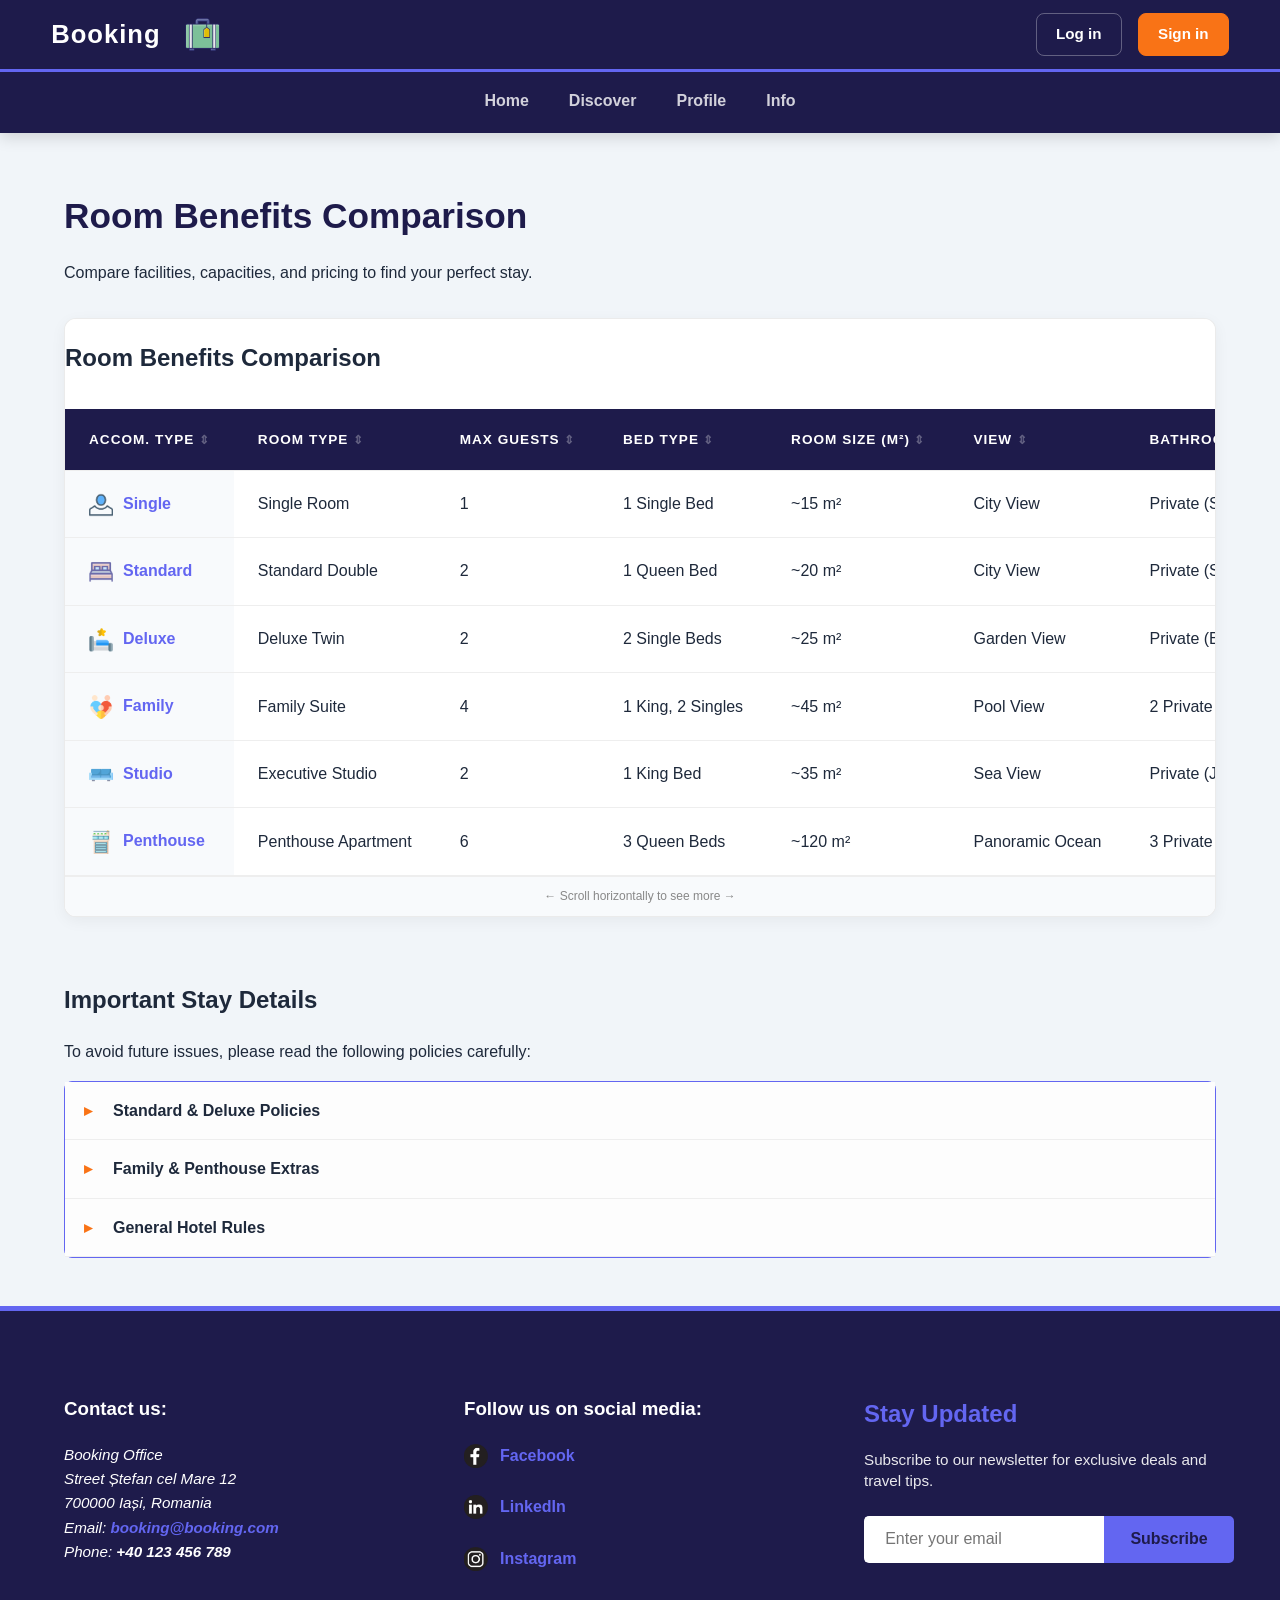
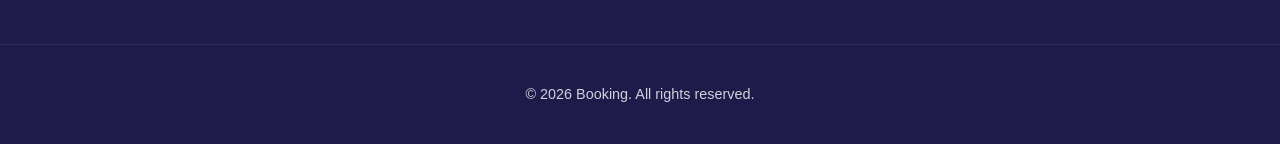
==== commit db2fe5ba: "Javascript added." ====
--- a/pages/compare.html
+++ b/pages/compare.html
@@ -4,12 +4,9 @@
     <meta charset="UTF-8">
     <meta name="viewport" content="width=device-width, initial-scale=1.0">
     <link rel="icon" href="../images/suitcase.png" type="image/png">
-    <!-- <link rel="stylesheet" href="../css/main-design/global.css">
-    <link rel="stylesheet" href="../css/main-design/compare.css"> -->
-    <!-- <link rel="stylesheet" href="../css/ocean-theme/global.css">
-    <link rel="stylesheet" href="../css/ocean-theme/compare.css"> -->
     <link rel="stylesheet" href="../css/responsive/global.css">
     <link rel="stylesheet" href="../css/responsive/compare.css">
+    <script type="module" src="../scripts/compare.js"></script>
     <title>Compare Rooms - Booking</title>
 </head>
 <body class="dashboard-layout">
@@ -31,7 +28,7 @@
                 <li><a class="nav-link" href="../index.html"><span class="menu-icon home-icon"></span>Home</a></li>
                 <li><a class="nav-link" href="discover.html"><span class="menu-icon discover-icon"></span>Discover</a></li>
                 <li><a class="nav-link" href="profile.html"><span class="menu-icon profile-icon"></span>Profile</a></li>
-                <li><a class="nav-link" href="compare.html"><span class="menu-icon compare-icon"></span>Compare Rooms</a></li>
+                <li><a class="nav-link" href="compare.html"><span class="menu-icon compare-icon"></span>Info</a></li>
             </ul>
         </nav>
     </header>
@@ -43,96 +40,43 @@
         </div>
 
         <section class="table-container">
-            <table class="data-matrix">
-                <thead>
-                    <tr>
-                        <th>Accom. Type</th>
-                        <th>Room Type</th>
-                        <th>Max Guests</th>
-                        <th>Bed Type</th>
-                        <th>Room Size (m²)</th>
-                        <th>View</th>
-                        <th>Bathroom Type</th>
-                        <th>Kitchenette</th>
-                        <th>Balcony</th>
-                        <th>Price / Night (RON)</th>
-                    </tr>
-                </thead>
-                <tbody>
-                    <tr>
-                        <td><span class="type-icon icon-single"></span>Single</td>
-                        <td data-label="Room Type">Single Room</td>
-                        <td data-label="Max Guests">1</td>
-                        <td data-label="Bed Type">1 Single Bed</td>
-                        <td data-label="Room Size">~15 m²</td>
-                        <td data-label="View">City View</td>
-                        <td data-label="Bathroom Type">Private (Shower)</td>
-                        <td data-label="Kitchenette">No</td>
-                        <td data-label="Balcony">No</td>
-                        <td data-label="Price / Night (RON)">~140</td>
-                    </tr>
-                    <tr>
-                        <td><span class="type-icon icon-standard"></span>Standard</td>
-                        <td data-label="Room Type">Standard Double</td>
-                        <td data-label="Max Guests">2</td>
-                        <td data-label="Bed Type">1 Queen Bed</td>
-                        <td data-label="Room Size">~20 m²</td>
-                        <td data-label="View">City View</td>
-                        <td data-label="Bathroom Type">Private (Shower)</td>
-                        <td data-label="Kitchenette">No</td>
-                        <td data-label="Balcony">No</td>
-                        <td data-label="Price / Night (RON)">~180</td>
-                    </tr>
-                    <tr>
-                        <td><span class="type-icon icon-deluxe"></span>Deluxe</td>
-                        <td data-label="Room Type">Deluxe Twin</td>
-                        <td data-label="Max Guests">2</td>
-                        <td data-label="Bed Type">2 Single Beds</td>
-                        <td data-label="Room Size">~25 m²</td>
-                        <td data-label="View">Garden View</td>
-                        <td data-label="Bathroom Type">Private (Bathtub)</td>
-                        <td data-label="Kitchenette">No</td>
-                        <td data-label="Balcony">Yes</td>
-                        <td data-label="Price / Night (RON)">~220</td>
-                    </tr>
-                    <tr>
-                        <td><span class="type-icon icon-family"></span>Family</td>
-                        <td data-label="Room Type">Family Suite</td>
-                        <td data-label="Max Guests">4</td>
-                        <td data-label="Bed Type">1 King, 2 Singles</td>
-                        <td data-label="Room Size">~45 m²</td>
-                        <td data-label="View">Pool View</td>
-                        <td data-label="Bathroom Type">2 Private Bathrooms</td>
-                        <td data-label="Kitchenette">Yes</td>
-                        <td data-label="Balcony">Yes</td>
-                        <td data-label="Price / Night (RON)">~450</td>
-                    </tr>
-                    <tr>
-                        <td><span class="type-icon icon-studio"></span>Studio</td>
-                        <td data-label="Room Type">Executive Studio</td>
-                        <td data-label="Max Guests">2</td>
-                        <td data-label="Bed Type">1 King Bed</td>
-                        <td data-label="Room Size">~35 m²</td>
-                        <td data-label="View">Sea View</td>
-                        <td data-label="Bathroom Type">Private (Jacuzzi)</td>
-                        <td data-label="Kitchenette">Fully Equipped</td>
-                        <td data-label="Balcony">Large Terrace</td>
-                        <td data-label="Price / Night (RON)">~320</td>
-                    </tr>
-                    <tr>
-                        <td><span class="type-icon icon-penthouse"></span>Penthouse</td>
-                        <td data-label="Room Type">Penthouse Apartment</td>
-                        <td data-label="Max Guests">6</td>
-                        <td data-label="Bed Type">3 Queen Beds</td>
-                        <td data-label="Room Size">~120 m²</td>
-                        <td data-label="View">Panoramic Ocean</td>
-                        <td data-label="Bathroom Type">3 Private Bathrooms</td>
-                        <td data-label="Kitchenette">Premium Kitchen</td>
-                        <td data-label="Balcony">Wrap-around</td>
-                        <td data-label="Price / Night (RON)">~1200</td>
-                    </tr>
-                </tbody>
-            </table>
+            <div class="page-header">
+                <h2>Room Benefits Comparison</h2>
+            </div>
+            
+            <table id="compare-table" class="data-matrix">
+                </table>
+            <!-- <table id="compare-table" class="data-matrix vertical-mode">
+                </table> -->
+        </section>
+
+        <section class="details-section">
+            <h2>Important Stay Details</h2>
+            <p>To avoid future issues, please read the following policies carefully:</p>
+
+            <ul class="compare-tree">
+                <li>Standard & Deluxe Policies
+                    <ul class="nested-sublist">
+                        <li>Cancellation: Free up to 24h before arrival.</li>
+                        <li>Breakfast: Included in the room price if offered.</li>
+                        <li>Extra beds: Not available for these room types.</li>
+                    </ul>
+                </li>
+                <li>Family & Penthouse Extras
+                    <ul class="nested-sublist">
+                        <li>Airport Transfer: Optional (+100 RON).</li>
+                        <li>Kitchenette: Fully stocked with basic spices and utensils.</li>
+                        <li>Laundry: 24/7 express service available.</li>
+                    </ul>
+                </li>
+                <li>General Hotel Rules
+                    <ul class="nested-sublist">
+                        <li>Quiet hours: Between 22:00 and 08:00.</li>
+                        <li>Smoking: Prohibited in all indoor areas (balcony only).</li>
+                        <li>Parking: Subject to availability upon check-in.</li>
+                    </ul>
+                </li>
+            </ul>
         </section>
     </main>
 
--- a/css/responsive/global.css
+++ b/css/responsive/global.css
@@ -410,4 +410,215 @@
         margin-left: 0 !important;
         width: 100% !important;
     }
+}
+
+.error-text {
+    color: red;
+    font-size: 0.85rem; 
+    margin-top: 5px; 
+    margin-bottom: 15px;
+    display: none; 
+    font-weight: bold;
+}
+
+.autocomplete-items {
+  position: absolute;
+  border: 1px solid #d4d4d4;
+  border-bottom: none;
+  border-top: none;
+  z-index: 9999;
+  top: 100%;
+  left: 0;
+  right: 0;
+  background-color: #fff;
+  border-radius: 0 0 6px 6px;
+  box-shadow: 0 4px 6px rgba(0,0,0,0.1);
+  max-height: 200px;
+  overflow-y: auto;
+}
+
+.autocomplete-items div {
+  padding: 10px;
+  cursor: pointer;
+  background-color: #fff;
+  border-bottom: 1px solid #d4d4d4;
+}
+
+.autocomplete-items div:hover {
+  background-color: #e9e9e9;
+}
+
+.autocomplete-active {
+  background-color: var(--brand-accent, #4CAF50) !important;
+  color: #ffffff;
+}
+
+
+.bag-toggle-btn {
+    position: fixed;
+    bottom: 30px;
+    right: 30px;
+    background-color: var(--brand-pop, #ff6b6b);
+    color: white;
+    border: none;
+    padding: 12px 25px;
+    border-radius: 30px;
+    font-size: 1.1rem;
+    font-weight: bold;
+    cursor: pointer;
+    box-shadow: 0 4px 15px rgba(0,0,0,0.2);
+    z-index: 1000;
+    transition: transform 0.3s;
+}
+
+.bag-toggle-btn:hover {
+    transform: translateY(-3px);
+}
+
+.bag-badge {
+    background-color: white;
+    color: var(--brand-pop, #ff6b6b);
+    padding: 2px 8px;
+    border-radius: 50%;
+    margin-left: 8px;
+    font-size: 0.9rem;
+}
+
+.bag-panel {
+    position: fixed;
+    top: 0;
+    right: -400px;
+    width: 380px;
+    height: 100vh;
+    background-color: #f8fafc;
+    box-shadow: -5px 0 20px rgba(0,0,0,0.15);
+    z-index: 1001;
+    transition: right 0.3s ease-in-out;
+    display: flex;
+    flex-direction: column;
+}
+
+.bag-panel.open {
+    right: 0; 
+}
+
+.bag-header {
+    display: flex;
+    justify-content: space-between;
+    align-items: center;
+    padding: 20px;
+    background-color: var(--brand-main, #464a78);
+    color: white;
+}
+
+.bag-header h3 {
+    margin: 0;
+    font-size: 1.2rem;
+}
+
+.close-bag-btn {
+    background: transparent;
+    border: none;
+    color: white;
+    font-size: 1.8rem;
+    cursor: pointer;
+    line-height: 1;
+    transition: color 0.2s;
+}
+
+.close-bag-btn:hover {
+    color: #ffb8b8;
+}
+
+.bag-content {
+    padding: 20px;
+    overflow-y: auto;
+    flex-grow: 1;
+}
+
+.empty-msg {
+    text-align: center;
+    color: #888;
+    margin-top: 2rem;
+}
+
+.bag-item {
+    display: flex;
+    justify-content: space-between;
+    align-items: center;
+    background: white;
+    padding: 12px;
+    margin-bottom: 15px;
+    border-radius: 8px;
+    border-left: 4px solid var(--brand-pop, #ff6b6b);
+    box-shadow: 0 2px 8px rgba(0,0,0,0.05);
+}
+
+.bag-item-layout {
+    display: flex;
+    align-items: center;
+    gap: 15px;
+}
+
+.bag-item-image {
+    width: 60px;
+    height: 60px;
+    object-fit: cover;
+    border-radius: 6px;
+}
+
+.bag-item-details {
+    display: flex;
+    flex-direction: column;
+    gap: 5px;
+}
+
+.bag-item-title {
+    margin: 0;
+    font-size: 0.95rem;
+    color: var(--brand-main, #464a78);
+    line-height: 1.2;
+}
+
+.bag-item-details p {
+    margin: 0;
+    font-size: 0.85rem;
+    color: #666;
+}
+
+.remove-item-btn {
+    background: transparent;
+    border: none;
+    color: #a0aabf;
+    font-size: 1.5rem;
+    cursor: pointer;
+    padding: 5px 10px;
+    border-radius: 4px;
+    transition: all 0.2s;
+    display: flex;
+    align-items: center;
+    justify-content: center;
+}
+
+.remove-item-btn:hover {
+    color: #ff4757;
+    background: #ffeaea;
+}
+
+.bag-total-section {
+    margin-top: 20px;
+    padding-top: 15px;
+    border-top: 2px dashed #e2e8f0;
+    text-align: right;
+}
+
+.bag-total-heading {
+    margin: 0;
+    font-size: 1.2rem;
+    color: var(--brand-main, #464a78);
+}
+
+.bag-total-price {
+    color: var(--brand-pop, #ff6b6b);
+    font-weight: bold;
 }
--- a/css/responsive/compare.css
+++ b/css/responsive/compare.css
@@ -186,4 +186,104 @@
     .data-matrix td:nth-child(even):not(:last-child) {
         border-right: 1px solid #eee;
     }
+
+    .vertical-mode tr {
+        display: flex;
+        flex-direction: row;
+        overflow-x: auto;
+    }
+    .vertical-mode th {
+        flex: 0 0 150px;
+        position: sticky;
+        left: 0;
+        z-index: 2;
+    }
+    .vertical-mode td {
+        flex: 1 0 120px;
+    }
+    .vertical-mode td::before {
+        display: none !important;
+    }
+}
+
+.sortable, .sortable-row {
+    cursor: pointer;
+    user-select: none;
+    transition: background-color 0.3s;
+    position: relative;
+}
+
+.sortable:hover, .sortable-row:hover {
+    background-color: var(--brand-accent, #2c3e50);
+}
+
+.sortable::after, .sortable-row::after {
+    content: ' \21D5';
+    opacity: 0.3;
+    font-size: 0.9em;
+}
+
+.sortable.asc::after, .sortable-row.asc::after {
+    content: ' \25B2';
+    opacity: 1;
+    color: var(--brand-pop, #ff6b6b);
+}
+
+.sortable.desc::after, .sortable-row.desc::after {
+    content: ' \25BC';
+    opacity: 1;
+    color: var(--brand-pop, #ff6b6b);
+}
+
+.vertical-mode th {
+    background-color: var(--brand-main);
+    color: var(--white);
+    text-align: left;
+    font-weight: bold;
+    width: 200px;
+    border-bottom: 1px solid rgba(255,255,255,0.1);
+}
+
+.vertical-mode td {
+    text-align: center;
+}
+
+
+.compare-tree {
+    list-style: none;
+    padding: 0;
+    border: 1px solid var(--brand-accent);
+    border-radius: 8px;
+}
+
+.compare-tree > li {
+    padding: 1rem 1.5rem 1rem 3rem;
+    background: #fdfdfd;
+    border-bottom: 1px solid #eee;
+    font-weight: bold;
+    cursor: pointer;
+    position: relative;
+}
+
+.compare-tree > li::before {
+    content: '\25B8';
+    position: absolute;
+    left: 1.2rem;
+    color: var(--brand-pop);
+    transition: transform 0.3s;
+}
+
+.compare-tree > li.open::before {
+    transform: rotate(90deg);
+}
+
+.nested-sublist {
+    display: none;
+    font-weight: normal;
+    padding: 10px 0 0 0;
+    list-style-type: circle;
+}
+
+.compare-tree > li.open .nested-sublist {
+    display: block;
 }
